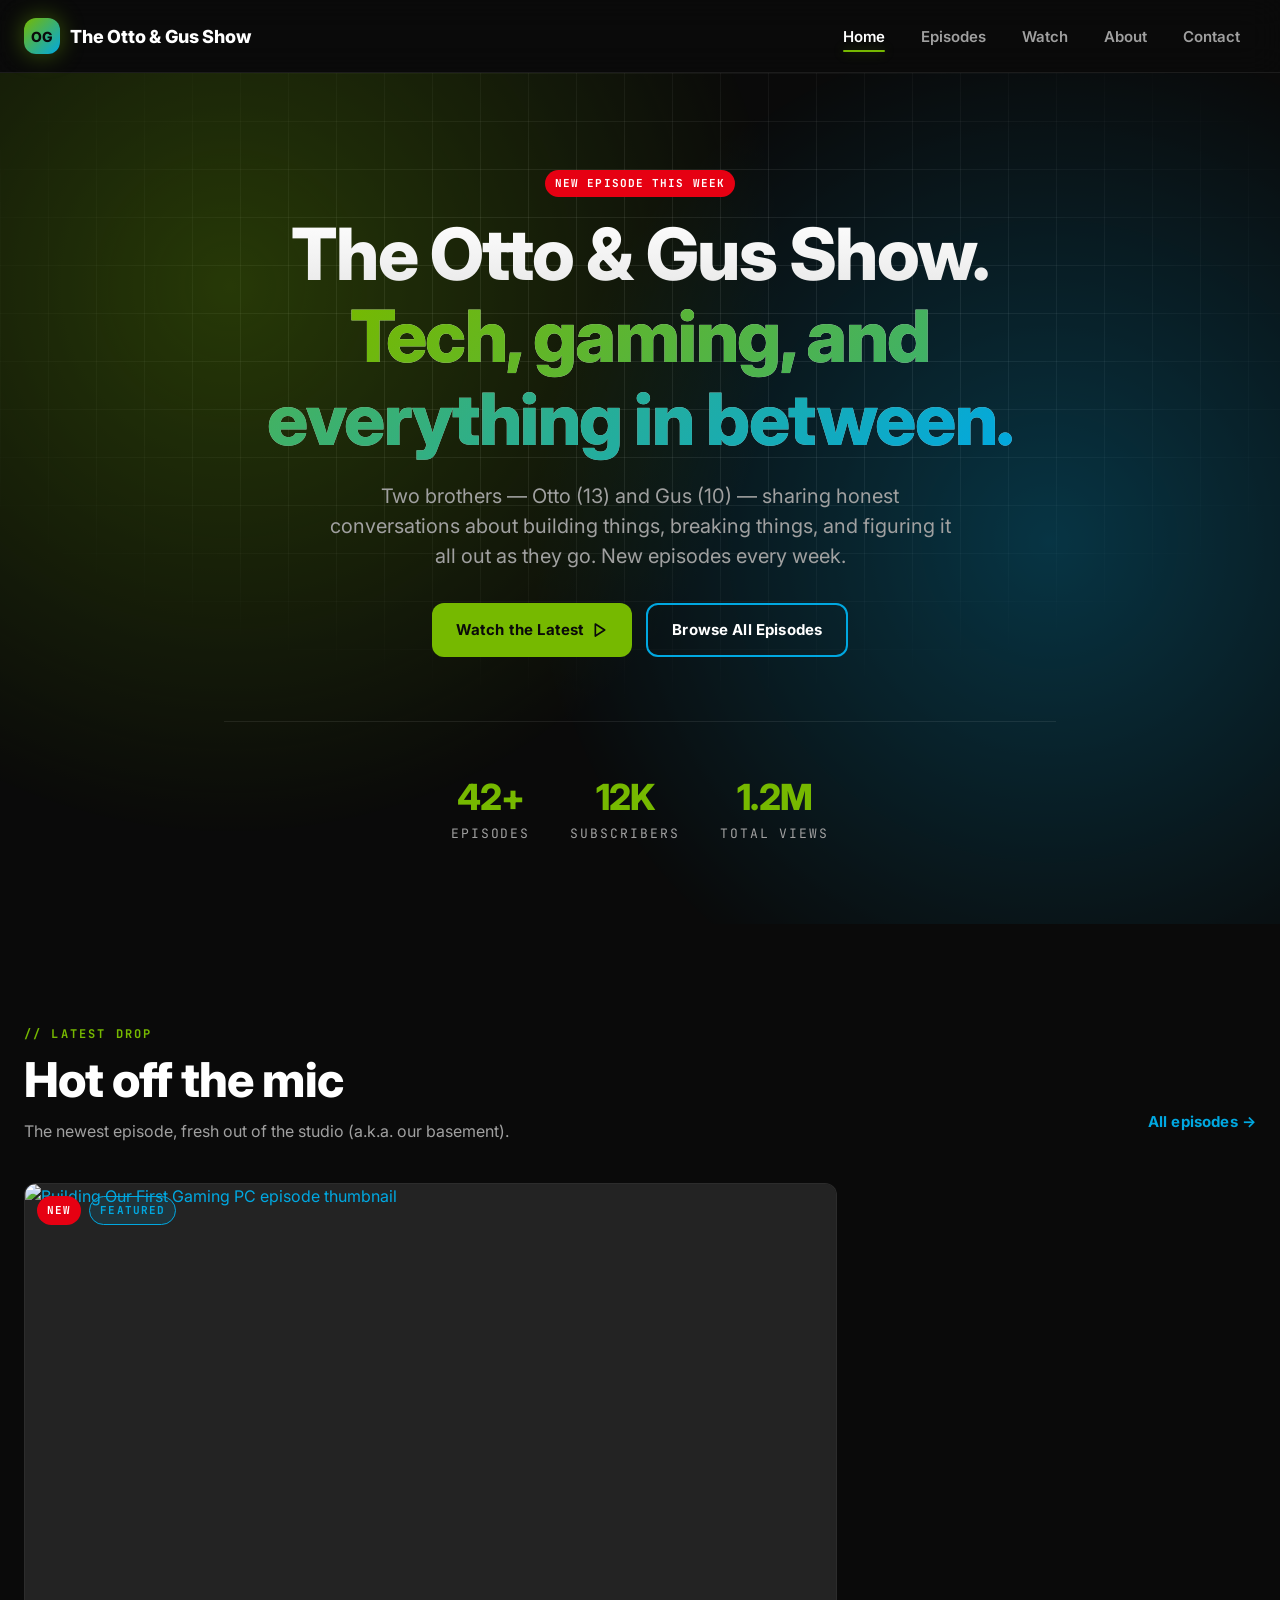
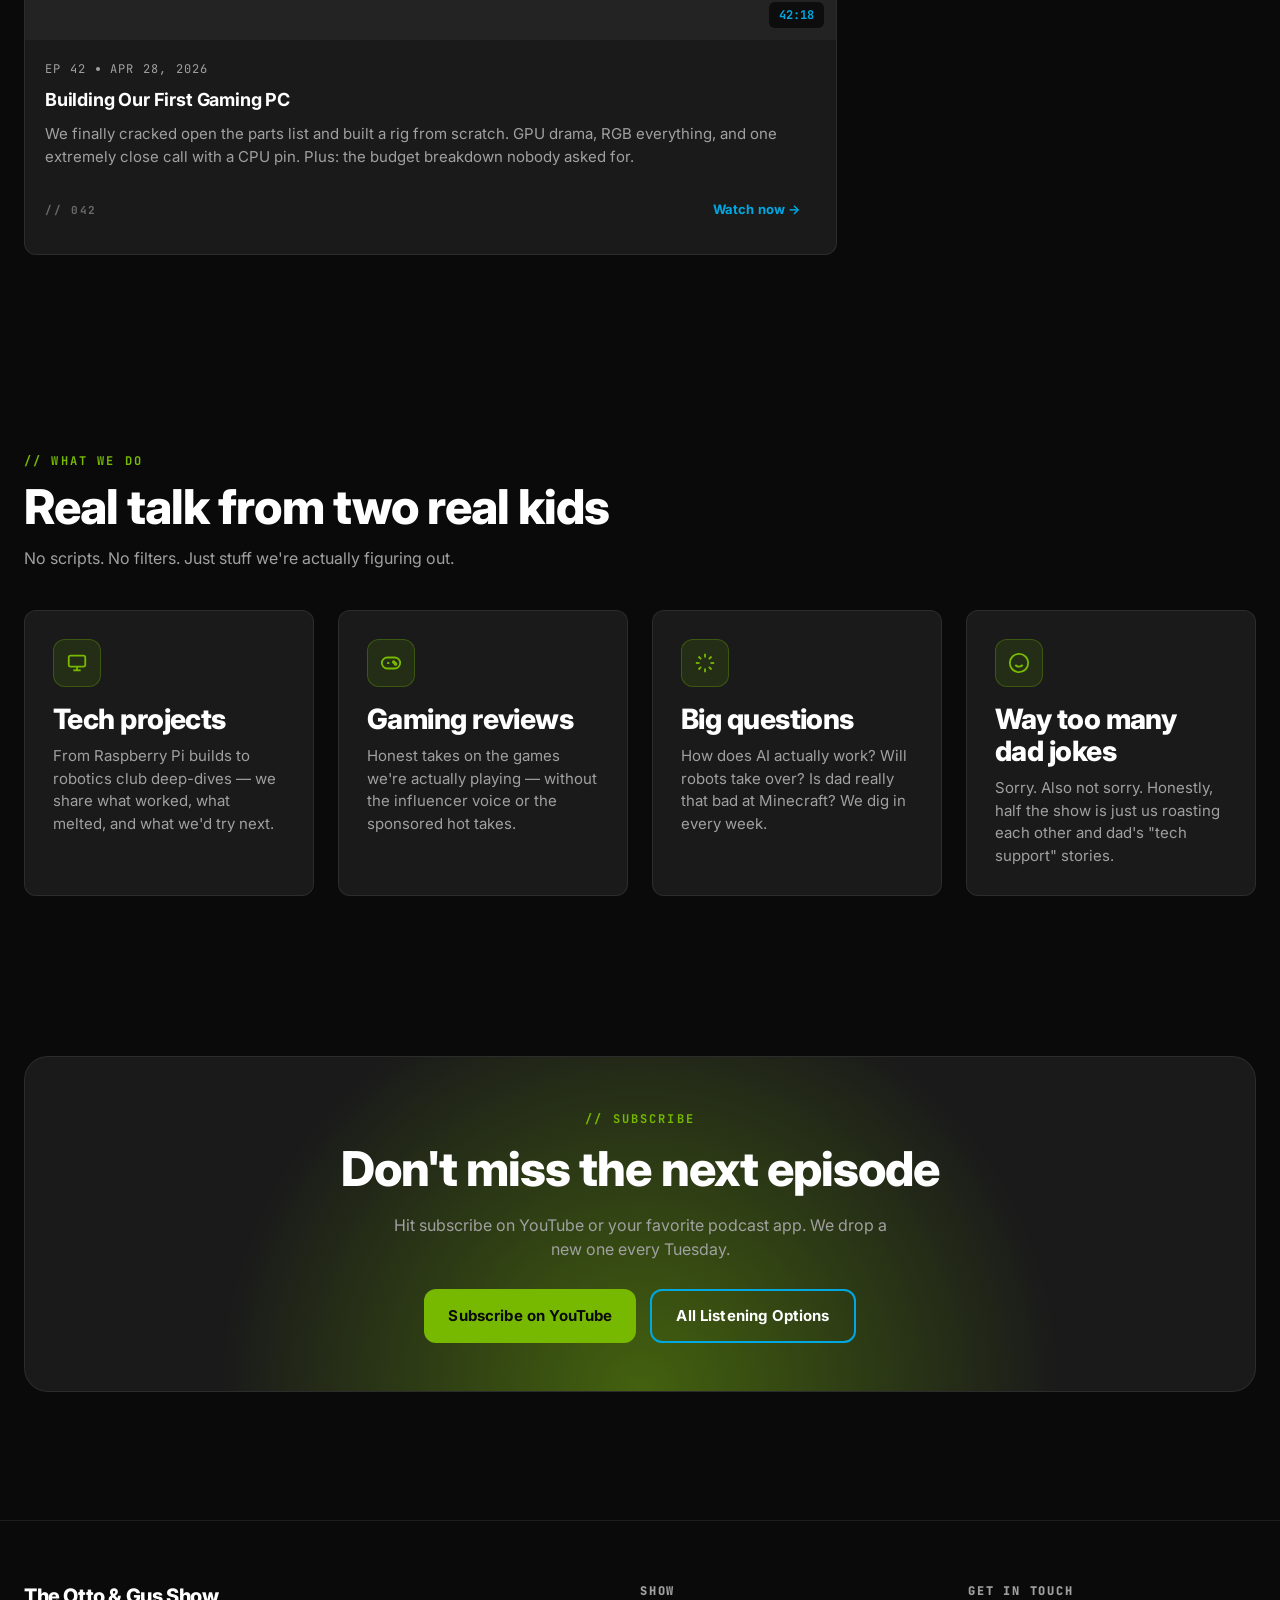
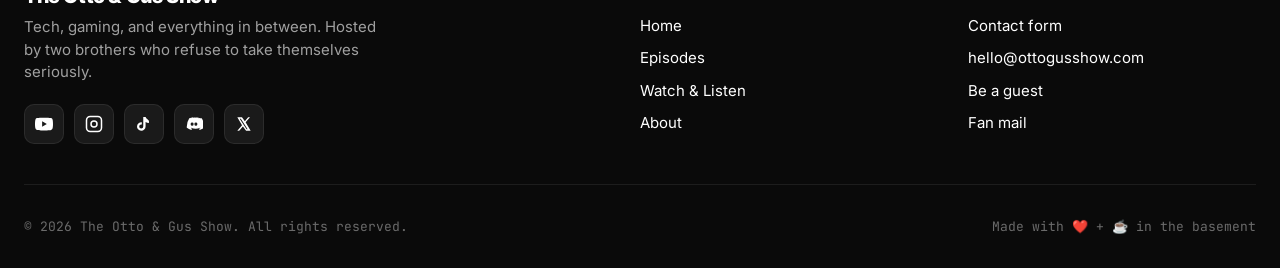
==== index.html @ 0ee4cf7f "Initial commit - The Otto & Gus Show website" ====
<!doctype html>
<html lang="en">
<head>
  <meta charset="utf-8" />
  <meta name="viewport" content="width=device-width, initial-scale=1" />
  <title>The Otto & Gus Show — Tech, Gaming, and Everything In Between</title>
  <meta name="description" content="Two brothers — Otto (13) and Gus (10) — talking tech, gaming, robotics, and life. New episodes every week." />

  <!-- Open Graph / social sharing -->
  <meta property="og:title" content="The Otto & Gus Show" />
  <meta property="og:description" content="Tech, Gaming, and Everything In Between." />
  <meta property="og:type" content="website" />

  <link rel="stylesheet" href="css/main.css" />
</head>
<body>

  <!-- ============================================================
       NAVIGATION (shared across every page).
       To mark which page is "active", add nav__link--active
       to that link in each page. Edit "Otto & Gus" below to
       rename the show.
       ============================================================ -->
  <header class="nav">
    <div class="nav__inner">
      <a class="nav__brand" href="index.html" aria-label="Home">
        <span class="nav__logo">OG</span>
        <span>The Otto &amp; Gus Show</span>
      </a>
      <nav>
        <ul class="nav__links">
          <li><a class="nav__link nav__link--active" href="index.html">Home</a></li>
          <li><a class="nav__link" href="episodes.html">Episodes</a></li>
          <li><a class="nav__link" href="watch.html">Watch</a></li>
          <li><a class="nav__link" href="about.html">About</a></li>
          <li><a class="nav__link" href="contact.html">Contact</a></li>
        </ul>
      </nav>
      <button class="nav__toggle" aria-label="Toggle menu" data-nav-toggle>
        <svg width="22" height="22" viewBox="0 0 24 24" fill="none" stroke="currentColor" stroke-width="2.5" stroke-linecap="round">
          <line x1="3" y1="6" x2="21" y2="6"/><line x1="3" y1="12" x2="21" y2="12"/><line x1="3" y1="18" x2="21" y2="18"/>
        </svg>
      </button>
    </div>
    <!-- Mobile drawer -->
    <div class="nav__mobile" data-nav-mobile>
      <a class="nav__link--active" href="index.html">Home</a>
      <a href="episodes.html">Episodes</a>
      <a href="watch.html">Watch</a>
      <a href="about.html">About</a>
      <a href="contact.html">Contact</a>
    </div>
  </header>

  <!-- ============================================================
       HERO SECTION
       Edit headline, subhead, and CTAs below.
       The grid + glow background is generated automatically.
       ============================================================ -->
  <section class="hero">
    <div class="hero__inner">
      <span class="badge badge--new">New Episode This Week</span>
      <h1 class="hero__title">
        The Otto &amp; Gus Show.<br />
        <span class="hero__title-accent">Tech, gaming, and everything in between.</span>
      </h1>
      <p class="hero__sub">
        Two brothers — Otto (13) and Gus (10) — sharing honest conversations about
        building things, breaking things, and figuring it all out as they go.
        New episodes every week.
      </p>
      <div class="hero__ctas">
        <a class="btn btn--primary" href="watch.html">
          Watch the Latest
          <svg width="16" height="16" viewBox="0 0 24 24" fill="none" stroke="currentColor" stroke-width="2.5" stroke-linecap="round" stroke-linejoin="round"><polygon points="5 3 19 12 5 21 5 3"/></svg>
        </a>
        <a class="btn btn--secondary" href="episodes.html">Browse All Episodes</a>
      </div>

      <div class="hero__stats">
        <div>
          <div class="hero__stat-num">42+</div>
          <div class="hero__stat-label">Episodes</div>
        </div>
        <div>
          <div class="hero__stat-num">12K</div>
          <div class="hero__stat-label">Subscribers</div>
        </div>
        <div>
          <div class="hero__stat-num">1.2M</div>
          <div class="hero__stat-label">Total Views</div>
        </div>
      </div>
    </div>
  </section>

  <!-- ============================================================
       LATEST EPISODE — single featured card
       ============================================================ -->
  <section>
    <div class="container">
      <div class="section-head">
        <div class="section-head__lead">
          <span class="eyebrow">// Latest Drop</span>
          <h2>Hot off the mic</h2>
          <p>The newest episode, fresh out of the studio (a.k.a. our basement).</p>
        </div>
        <a class="btn btn--ghost" href="episodes.html">All episodes →</a>
      </div>

      <div class="episode-grid">
        <!-- ===== EPISODE CARD TEMPLATE START =====
             Copy this entire <article> block to add a new episode.
             Change: image src, title, description, episode number,
             publish date, duration, and the badges.
             ===================================== -->
        <article class="episode-card episode-card--featured">
          <a class="episode-card__media" href="watch.html">
            <img src="https://via.placeholder.com/800x450/0A0A0A/76B900?text=Episode+42" alt="Building Our First Gaming PC episode thumbnail" loading="lazy" />
            <div class="episode-card__badges">
              <span class="badge badge--new">NEW</span>
              <span class="badge badge--cyan">Featured</span>
            </div>
            <div class="episode-card__duration">42:18</div>
            <div class="episode-card__play">
              <span aria-hidden="true">
                <svg width="22" height="22" viewBox="0 0 24 24" fill="currentColor"><polygon points="6 4 20 12 6 20 6 4"/></svg>
              </span>
            </div>
          </a>
          <div class="episode-card__body">
            <div class="episode-card__meta">
              <span>EP 42</span>
              <span class="episode-card__meta-dot"></span>
              <span>Apr 28, 2026</span>
            </div>
            <h3 class="episode-card__title">Building Our First Gaming PC</h3>
            <p class="episode-card__desc">
              We finally cracked open the parts list and built a rig from scratch.
              GPU drama, RGB everything, and one extremely close call with a CPU pin.
              Plus: the budget breakdown nobody asked for.
            </p>
            <div class="episode-card__footer">
              <span class="episode-card__num">// 042</span>
              <a class="btn btn--ghost btn--sm" href="watch.html">Watch now →</a>
            </div>
          </div>
        </article>
        <!-- ===== EPISODE CARD TEMPLATE END ===== -->
      </div>
    </div>
  </section>

  <!-- ============================================================
       WHO THIS IS FOR — feature grid
       ============================================================ -->
  <section>
    <div class="container">
      <div class="section-head">
        <div class="section-head__lead">
          <span class="eyebrow">// What we do</span>
          <h2>Real talk from two real kids</h2>
          <p>No scripts. No filters. Just stuff we're actually figuring out.</p>
        </div>
      </div>

      <div class="feature-grid">
        <div class="feature">
          <div class="feature__icon">
            <svg width="22" height="22" viewBox="0 0 24 24" fill="none" stroke="currentColor" stroke-width="2"><rect x="3" y="4" width="18" height="12" rx="2"/><line x1="8" y1="20" x2="16" y2="20"/><line x1="12" y1="16" x2="12" y2="20"/></svg>
          </div>
          <h3>Tech projects</h3>
          <p>From Raspberry Pi builds to robotics club deep-dives — we share what worked, what melted, and what we'd try next.</p>
        </div>
        <div class="feature">
          <div class="feature__icon">
            <svg width="22" height="22" viewBox="0 0 24 24" fill="none" stroke="currentColor" stroke-width="2"><rect x="2" y="6" width="20" height="12" rx="6"/><line x1="8" y1="12" x2="10" y2="12"/><line x1="9" y1="11" x2="9" y2="13"/><circle cx="15" cy="11" r="1"/><circle cx="17" cy="13" r="1"/></svg>
          </div>
          <h3>Gaming reviews</h3>
          <p>Honest takes on the games we're actually playing — without the influencer voice or the sponsored hot takes.</p>
        </div>
        <div class="feature">
          <div class="feature__icon">
            <svg width="22" height="22" viewBox="0 0 24 24" fill="none" stroke="currentColor" stroke-width="2"><path d="M12 2v4"/><path d="M12 18v4"/><path d="m4.93 4.93 2.83 2.83"/><path d="m16.24 16.24 2.83 2.83"/><path d="M2 12h4"/><path d="M18 12h4"/><path d="m4.93 19.07 2.83-2.83"/><path d="m16.24 7.76 2.83-2.83"/></svg>
          </div>
          <h3>Big questions</h3>
          <p>How does AI actually work? Will robots take over? Is dad really that bad at Minecraft? We dig in every week.</p>
        </div>
        <div class="feature">
          <div class="feature__icon">
            <svg width="22" height="22" viewBox="0 0 24 24" fill="none" stroke="currentColor" stroke-width="2"><circle cx="12" cy="12" r="10"/><path d="M8 14s1.5 2 4 2 4-2 4-2"/><line x1="9" y1="9" x2="9.01" y2="9"/><line x1="15" y1="9" x2="15.01" y2="9"/></svg>
          </div>
          <h3>Way too many dad jokes</h3>
          <p>Sorry. Also not sorry. Honestly, half the show is just us roasting each other and dad's "tech support" stories.</p>
        </div>
      </div>
    </div>
  </section>

  <!-- ============================================================
       CTA STRIP
       ============================================================ -->
  <section style="padding: 4rem 0;">
    <div class="container">
      <div style="background: var(--color-surface); border: 1px solid var(--color-border); border-radius: 24px; padding: 3rem 2rem; text-align: center; position: relative; overflow: hidden;">
        <div style="position: absolute; inset: 0; background: radial-gradient(circle at 50% 100%, var(--color-glow-primary), transparent 60%); pointer-events: none;"></div>
        <div style="position: relative; z-index: 1;">
          <span class="eyebrow">// Subscribe</span>
          <h2 style="margin: 0.75rem 0 1rem;">Don't miss the next episode</h2>
          <p style="color: var(--color-text-muted); max-width: 520px; margin: 0 auto 1.75rem;">
            Hit subscribe on YouTube or your favorite podcast app. We drop a new one every Tuesday.
          </p>
          <div class="hero__ctas">
            <a class="btn btn--primary" href="watch.html">Subscribe on YouTube</a>
            <a class="btn btn--secondary" href="watch.html">All Listening Options</a>
          </div>
        </div>
      </div>
    </div>
  </section>

  <!-- ============================================================
       FOOTER (shared) — see CUSTOMIZATION-GUIDE.md to update
       social handles or copyright line.
       ============================================================ -->
  <footer class="footer">
    <div class="container">
      <div class="footer__grid">
        <div class="footer__brand">
          <h3>The Otto &amp; Gus Show</h3>
          <p>Tech, gaming, and everything in between. Hosted by two brothers who refuse to take themselves seriously.</p>
          <div class="socials" style="margin-top: 1.25rem;">
            <a class="social" href="#" aria-label="YouTube" title="@ottogusshow on YouTube">
              <svg width="18" height="18" viewBox="0 0 24 24" fill="currentColor"><path d="M23.5 6.2a3 3 0 0 0-2.1-2.1C19.5 3.5 12 3.5 12 3.5s-7.5 0-9.4.6A3 3 0 0 0 .5 6.2C0 8.1 0 12 0 12s0 3.9.5 5.8a3 3 0 0 0 2.1 2.1c1.9.6 9.4.6 9.4.6s7.5 0 9.4-.6a3 3 0 0 0 2.1-2.1C24 15.9 24 12 24 12s0-3.9-.5-5.8zM9.5 15.6V8.4l6.3 3.6-6.3 3.6z"/></svg>
            </a>
            <a class="social" href="#" aria-label="Instagram" title="@ottogusshow on Instagram">
              <svg width="18" height="18" viewBox="0 0 24 24" fill="none" stroke="currentColor" stroke-width="2"><rect x="2" y="2" width="20" height="20" rx="5"/><circle cx="12" cy="12" r="4"/><line x1="17.5" y1="6.5" x2="17.5" y2="6.5"/></svg>
            </a>
            <a class="social" href="#" aria-label="TikTok" title="@ottogusshow on TikTok">
              <svg width="18" height="18" viewBox="0 0 24 24" fill="currentColor"><path d="M16.6 5.8a4.8 4.8 0 0 1-2.5-3H11v12.6a2.7 2.7 0 1 1-2.7-2.7 2.6 2.6 0 0 1 .8.1V9.7a5.7 5.7 0 1 0 5 5.7V9.4a7.6 7.6 0 0 0 4.5 1.4V7.5a4.8 4.8 0 0 1-2-1.7z"/></svg>
            </a>
            <a class="social" href="#" aria-label="Discord" title="@ottogusshow on Discord">
              <svg width="18" height="18" viewBox="0 0 24 24" fill="currentColor"><path d="M20.3 4.4A19.8 19.8 0 0 0 15.4 3l-.2.4a17.5 17.5 0 0 1 4.5 1.6 16 16 0 0 0-13.4 0 17.7 17.7 0 0 1 4.5-1.6L10.6 3a19.7 19.7 0 0 0-4.9 1.4A20.7 20.7 0 0 0 2.4 17a19.9 19.9 0 0 0 6 3l1.2-1.6a13 13 0 0 1-2-1l.5-.4a14 14 0 0 0 12 0l.5.4a13 13 0 0 1-2 1L19.6 20a19.9 19.9 0 0 0 6-3 20.6 20.6 0 0 0-3.3-12.6zM9.5 14.4a2 2 0 0 1-1.9-2.2 2 2 0 0 1 1.9-2.2 2 2 0 0 1 1.9 2.2 2 2 0 0 1-1.9 2.2zm5 0a2 2 0 0 1-1.9-2.2 2 2 0 0 1 1.9-2.2 2 2 0 0 1 1.9 2.2 2 2 0 0 1-1.9 2.2z"/></svg>
            </a>
            <a class="social" href="#" aria-label="X (Twitter)" title="@ottogusshow on X">
              <svg width="16" height="16" viewBox="0 0 24 24" fill="currentColor"><path d="M18.244 2H21l-6.566 7.5L22 22h-6.844l-4.797-6.27L4.8 22H2l7.05-8.05L2 2h6.95l4.34 5.74L18.244 2zm-2.4 18h1.6L7.24 4H5.5l10.344 16z"/></svg>
            </a>
          </div>
        </div>

        <div class="footer__col">
          <h5>Show</h5>
          <ul>
            <li><a href="index.html">Home</a></li>
            <li><a href="episodes.html">Episodes</a></li>
            <li><a href="watch.html">Watch &amp; Listen</a></li>
            <li><a href="about.html">About</a></li>
          </ul>
        </div>

        <div class="footer__col">
          <h5>Get in touch</h5>
          <ul>
            <li><a href="contact.html">Contact form</a></li>
            <li><a href="mailto:hello@ottogusshow.com">hello@ottogusshow.com</a></li>
            <li><a href="contact.html">Be a guest</a></li>
            <li><a href="contact.html">Fan mail</a></li>
          </ul>
        </div>
      </div>

      <div class="footer__bottom">
        <span>© 2026 The Otto &amp; Gus Show. All rights reserved.</span>
        <span>Made with ❤️ + ☕ in the basement</span>
      </div>
    </div>
  </footer>

  <script src="js/script.js" defer></script>
</body>
</html>
---- css/main.css ----
/* ============================================================
   main.css — The Otto & Gus Show
   ------------------------------------------------------------
   All layout, components, and animations live here.
   Colors live in colors.css — don't put hex codes in this file.
   ============================================================ */

@import url("colors.css");
@import url("https://fonts.googleapis.com/css2?family=Inter:wght@400;500;600;700;800&family=JetBrains+Mono:wght@400;700&display=swap");

/* ============================================================
   1. RESET & BASE
   ============================================================ */
*, *::before, *::after { box-sizing: border-box; margin: 0; padding: 0; }

html { scroll-behavior: smooth; }

body {
  font-family: "Inter", -apple-system, BlinkMacSystemFont, "Segoe UI", Arial, sans-serif;
  background: var(--color-bg);
  color: var(--color-text);
  line-height: 1.5;
  -webkit-font-smoothing: antialiased;
  text-rendering: optimizeLegibility;
  overflow-x: hidden;
}

img { max-width: 100%; display: block; }
a { color: var(--color-interactive); text-decoration: none; transition: color 0.2s ease; }
a:hover { color: var(--color-primary); }
button { font-family: inherit; cursor: pointer; border: none; background: none; color: inherit; }

/* ============================================================
   2. TYPOGRAPHY
   ------------------------------------------------------------
   Tech-forward, gaming-meets-startup feel.
   Inter for everything; JetBrains Mono for tags/badges.
   ============================================================ */
h1, h2, h3, h4, h5, h6 {
  font-weight: 800;
  line-height: 1.15;
  letter-spacing: -0.02em;
}
h1 { font-size: clamp(2.25rem, 5vw + 1rem, 4.5rem); }
h2 { font-size: clamp(1.75rem, 3vw + 1rem, 3rem); }
h3 { font-size: clamp(1.25rem, 1.5vw + 1rem, 1.75rem); }

.eyebrow {
  font-family: "JetBrains Mono", monospace;
  font-size: 0.75rem;
  font-weight: 700;
  letter-spacing: 0.18em;
  text-transform: uppercase;
  color: var(--color-primary);
  display: inline-block;
}

.text-muted { color: var(--color-text-muted); }
.text-mono { font-family: "JetBrains Mono", monospace; }

/* ============================================================
   3. LAYOUT — container & section rhythm
   ============================================================ */
.container {
  width: 100%;
  max-width: 1280px;
  margin: 0 auto;
  padding: 0 1.5rem;
}

section { padding: 5rem 0; }
@media (min-width: 768px) { section { padding: 6rem 0; } }

/* ============================================================
   4. NAVIGATION BAR
   ------------------------------------------------------------
   Sticky glass-blur top bar. Active page link gets an
   NVIDIA-green underline glow.
   ============================================================ */
.nav {
  position: sticky;
  top: 0;
  z-index: 100;
  backdrop-filter: blur(16px);
  -webkit-backdrop-filter: blur(16px);
  background: var(--color-surface-overlay);
  border-bottom: 1px solid var(--color-border);
}

.nav__inner {
  display: flex;
  align-items: center;
  justify-content: space-between;
  height: 72px;
  max-width: 1280px;
  margin: 0 auto;
  padding: 0 1.5rem;
}

.nav__brand {
  display: flex;
  align-items: center;
  gap: 0.625rem;
  font-weight: 800;
  font-size: 1.125rem;
  letter-spacing: -0.01em;
  color: var(--color-text);
}
.nav__brand:hover { color: var(--color-text); }

.nav__logo {
  width: 36px;
  height: 36px;
  border-radius: 12px;
  background: linear-gradient(135deg, var(--color-primary), var(--color-interactive));
  display: grid;
  place-items: center;
  color: var(--color-bg);
  font-weight: 800;
  font-size: 0.875rem;
  box-shadow: 0 0 24px var(--color-glow-primary);
}

.nav__links {
  display: none;
  gap: 0.25rem;
  list-style: none;
}
@media (min-width: 768px) { .nav__links { display: flex; } }

.nav__link {
  position: relative;
  padding: 0.625rem 1rem;
  border-radius: 10px;
  font-size: 0.9375rem;
  font-weight: 600;
  color: var(--color-text-muted);
  transition: color 0.2s ease, background 0.2s ease;
}
.nav__link:hover { color: var(--color-text); background: var(--color-surface); }

.nav__link--active {
  color: var(--color-text);
}
.nav__link--active::after {
  content: "";
  position: absolute;
  left: 1rem;
  right: 1rem;
  bottom: 4px;
  height: 2px;
  background: var(--color-primary);
  border-radius: 2px;
  box-shadow: 0 0 12px var(--color-glow-primary);
}

.nav__toggle {
  display: grid;
  place-items: center;
  width: 40px;
  height: 40px;
  border-radius: 10px;
  color: var(--color-text);
}
.nav__toggle:hover { background: var(--color-surface); }
@media (min-width: 768px) { .nav__toggle { display: none; } }

.nav__mobile {
  display: none;
  flex-direction: column;
  gap: 0.25rem;
  padding: 1rem 1.5rem 1.5rem;
  border-top: 1px solid var(--color-border);
}
.nav__mobile.is-open { display: flex; }
.nav__mobile a {
  padding: 0.875rem 1rem;
  border-radius: 10px;
  font-weight: 600;
  color: var(--color-text-muted);
}
.nav__mobile a:hover { color: var(--color-text); background: var(--color-surface); }
.nav__mobile a.nav__link--active { color: var(--color-text); background: var(--color-surface); border-left: 3px solid var(--color-primary); }

/* ============================================================
   5. BUTTONS
   ============================================================ */
.btn {
  display: inline-flex;
  align-items: center;
  justify-content: center;
  gap: 0.5rem;
  padding: 0.875rem 1.5rem;
  border-radius: 12px;
  font-weight: 700;
  font-size: 0.9375rem;
  letter-spacing: 0.01em;
  transition: transform 0.2s ease, box-shadow 0.2s ease, background 0.2s ease;
  white-space: nowrap;
}

.btn--primary {
  background: var(--color-primary);
  color: var(--color-bg);
  box-shadow: 0 0 0 var(--color-glow-primary);
}
.btn--primary:hover {
  background: var(--color-nvidia-green-dark);
  color: var(--color-bg);
  transform: translateY(-2px) scale(1.02);
  box-shadow: 0 8px 32px var(--color-glow-primary);
}

.btn--secondary {
  background: transparent;
  color: var(--color-text);
  border: 2px solid var(--color-interactive);
}
.btn--secondary:hover {
  background: var(--color-interactive);
  color: var(--color-bg);
  transform: translateY(-2px) scale(1.02);
  box-shadow: 0 8px 32px var(--color-glow-interactive);
}

.btn--alert {
  background: var(--color-alert);
  color: #fff;
}
.btn--alert:hover {
  background: var(--color-nintendo-red-dark);
  color: #fff;
  transform: translateY(-2px) scale(1.02);
  box-shadow: 0 8px 32px var(--color-glow-alert);
}

.btn--ghost {
  color: var(--color-interactive);
  padding: 0.625rem 0;
  border-radius: 0;
}
.btn--ghost:hover { color: var(--color-primary); transform: translateX(4px); }

.btn--sm { padding: 0.625rem 1rem; font-size: 0.8125rem; }

/* ============================================================
   6. BADGES
   ============================================================ */
.badge {
  display: inline-flex;
  align-items: center;
  gap: 0.375rem;
  padding: 0.3125rem 0.625rem;
  border-radius: 999px;
  font-family: "JetBrains Mono", monospace;
  font-size: 0.6875rem;
  font-weight: 700;
  letter-spacing: 0.1em;
  text-transform: uppercase;
}

.badge--new {
  background: var(--color-alert);
  color: #fff;
  animation: pulse-red 1.6s ease-in-out infinite;
}

.badge--live {
  background: var(--color-alert);
  color: #fff;
}
.badge--live::before {
  content: "";
  width: 6px;
  height: 6px;
  border-radius: 50%;
  background: #fff;
  animation: pulse-dot 1s ease-in-out infinite;
}

.badge--neutral {
  background: var(--color-surface-elevated);
  color: var(--color-text-muted);
  border: 1px solid var(--color-border-strong);
}

.badge--green {
  background: rgba(118, 185, 0, 0.12);
  color: var(--color-primary);
  border: 1px solid var(--color-primary);
}

.badge--cyan {
  background: rgba(0, 168, 225, 0.12);
  color: var(--color-interactive);
  border: 1px solid var(--color-interactive);
}

@keyframes pulse-red {
  0%, 100% { box-shadow: 0 0 0 0 var(--color-glow-alert); }
  50%      { box-shadow: 0 0 0 10px rgba(230, 0, 18, 0); }
}
@keyframes pulse-dot {
  0%, 100% { opacity: 1; transform: scale(1); }
  50%      { opacity: 0.6; transform: scale(0.85); }
}

/* ============================================================
   7. HERO — landing page hero section
   ============================================================ */
.hero {
  position: relative;
  padding: 6rem 0 5rem;
  overflow: hidden;
  isolation: isolate;
}

/* Subtle tech grid pattern overlay */
.hero::before {
  content: "";
  position: absolute;
  inset: 0;
  background-image:
    linear-gradient(var(--color-border) 1px, transparent 1px),
    linear-gradient(90deg, var(--color-border) 1px, transparent 1px);
  background-size: 48px 48px;
  mask-image: radial-gradient(ellipse 80% 60% at 50% 30%, #000 30%, transparent 75%);
  -webkit-mask-image: radial-gradient(ellipse 80% 60% at 50% 30%, #000 30%, transparent 75%);
  z-index: -2;
}

/* Soft colored glows behind the hero */
.hero::after {
  content: "";
  position: absolute;
  inset: 0;
  background:
    radial-gradient(circle at 18% 25%, var(--color-glow-primary), transparent 45%),
    radial-gradient(circle at 82% 55%, var(--color-glow-interactive), transparent 45%);
  opacity: 0.6;
  z-index: -1;
  pointer-events: none;
}

.hero__inner {
  max-width: 880px;
  margin: 0 auto;
  text-align: center;
  padding: 0 1.5rem;
}

.hero__title {
  margin: 1rem 0 1.25rem;
  background: linear-gradient(180deg, #fff 0%, #b8b8b8 100%);
  -webkit-background-clip: text;
  background-clip: text;
  -webkit-text-fill-color: transparent;
}

.hero__title-accent {
  background: linear-gradient(135deg, var(--color-primary) 0%, var(--color-interactive) 100%);
  -webkit-background-clip: text;
  background-clip: text;
  -webkit-text-fill-color: transparent;
}

.hero__sub {
  font-size: clamp(1rem, 1vw + 0.75rem, 1.25rem);
  color: var(--color-text-muted);
  max-width: 640px;
  margin: 0 auto 2rem;
}

.hero__ctas {
  display: flex;
  flex-wrap: wrap;
  gap: 0.875rem;
  justify-content: center;
}

.hero__stats {
  display: flex;
  flex-wrap: wrap;
  justify-content: center;
  gap: 2.5rem;
  margin-top: 4rem;
  padding-top: 3rem;
  border-top: 1px solid var(--color-border);
}
.hero__stat-num {
  font-size: 2.25rem;
  font-weight: 800;
  color: var(--color-primary);
  letter-spacing: -0.02em;
}
.hero__stat-label {
  font-size: 0.8125rem;
  color: var(--color-text-muted);
  font-family: "JetBrains Mono", monospace;
  text-transform: uppercase;
  letter-spacing: 0.15em;
}

/* ============================================================
   8. SECTION HEADER
   ============================================================ */
.section-head {
  display: flex;
  flex-wrap: wrap;
  justify-content: space-between;
  align-items: flex-end;
  gap: 1.5rem;
  margin-bottom: 2.5rem;
}
.section-head__lead { max-width: 640px; }
.section-head__lead h2 { margin: 0.5rem 0 0.75rem; }
.section-head__lead p { color: var(--color-text-muted); }

/* ============================================================
   9. EPISODE CARD
   ------------------------------------------------------------
   The signature reusable component. Copy the full <article> block
   from any HTML page to add a new episode.
   ============================================================ */
.episode-grid {
  display: grid;
  grid-template-columns: repeat(auto-fill, minmax(300px, 1fr));
  gap: 1.5rem;
}

.episode-card {
  position: relative;
  background: var(--color-surface);
  border: 1px solid var(--color-border);
  border-radius: 12px;
  overflow: hidden;
  transition: transform 0.3s ease, box-shadow 0.3s ease, border-color 0.3s ease;
  display: flex;
  flex-direction: column;
}
.episode-card:hover {
  transform: translateY(-6px) scale(1.015);
  border-color: var(--color-primary);
  box-shadow:
    0 16px 40px rgba(0, 0, 0, 0.5),
    0 0 0 1px var(--color-glow-primary),
    0 0 32px var(--color-glow-primary);
}

.episode-card--featured {
  grid-column: 1 / -1;
}
@media (min-width: 768px) {
  .episode-card--featured { grid-column: span 2; }
  .episode-card--featured .episode-card__media { aspect-ratio: 16 / 9; }
}

.episode-card__media {
  position: relative;
  aspect-ratio: 16 / 9;
  overflow: hidden;
  background: var(--color-surface-elevated);
}
.episode-card__media img {
  width: 100%;
  height: 100%;
  object-fit: cover;
  transition: transform 0.5s ease;
}
.episode-card:hover .episode-card__media img { transform: scale(1.06); }

.episode-card__media::after {
  content: "";
  position: absolute;
  inset: 0;
  background: linear-gradient(180deg, transparent 40%, rgba(10, 10, 10, 0.85) 100%);
  opacity: 0;
  transition: opacity 0.3s ease;
}
.episode-card:hover .episode-card__media::after { opacity: 1; }

.episode-card__play {
  position: absolute;
  inset: 0;
  display: grid;
  place-items: center;
  opacity: 0;
  transition: opacity 0.3s ease;
}
.episode-card:hover .episode-card__play { opacity: 1; }
.episode-card__play span {
  width: 64px;
  height: 64px;
  border-radius: 50%;
  background: var(--color-primary);
  color: var(--color-bg);
  display: grid;
  place-items: center;
  box-shadow: 0 8px 32px var(--color-glow-primary);
}

.episode-card__badges {
  position: absolute;
  top: 12px;
  left: 12px;
  display: flex;
  gap: 0.5rem;
  z-index: 2;
}

.episode-card__duration {
  position: absolute;
  bottom: 12px;
  right: 12px;
  padding: 4px 10px;
  border-radius: 6px;
  background: rgba(10, 10, 10, 0.85);
  backdrop-filter: blur(8px);
  font-family: "JetBrains Mono", monospace;
  font-size: 0.75rem;
  font-weight: 700;
  z-index: 2;
}

.episode-card__body {
  padding: 1.25rem 1.25rem 1.5rem;
  display: flex;
  flex-direction: column;
  gap: 0.625rem;
  flex: 1;
}
.episode-card__meta {
  display: flex;
  align-items: center;
  gap: 0.625rem;
  font-family: "JetBrains Mono", monospace;
  font-size: 0.75rem;
  color: var(--color-text-muted);
  text-transform: uppercase;
  letter-spacing: 0.1em;
}
.episode-card__meta-dot {
  width: 4px;
  height: 4px;
  border-radius: 50%;
  background: var(--color-text-muted);
}
.episode-card__title {
  font-size: 1.125rem;
  font-weight: 700;
  color: var(--color-text);
  letter-spacing: -0.01em;
  line-height: 1.3;
}
.episode-card__desc {
  color: var(--color-text-muted);
  font-size: 0.9375rem;
  line-height: 1.55;
}
.episode-card__footer {
  margin-top: auto;
  padding-top: 0.75rem;
  display: flex;
  align-items: center;
  justify-content: space-between;
}
.episode-card__num {
  font-family: "JetBrains Mono", monospace;
  font-size: 0.6875rem;
  font-weight: 700;
  color: var(--color-text-faint);
  letter-spacing: 0.15em;
}

/* ============================================================
   10. INTRO / FEATURE GRID
   ============================================================ */
.feature-grid {
  display: grid;
  grid-template-columns: repeat(auto-fit, minmax(260px, 1fr));
  gap: 1.5rem;
}
.feature {
  padding: 1.75rem;
  background: var(--color-surface);
  border: 1px solid var(--color-border);
  border-radius: 12px;
  transition: transform 0.3s ease, border-color 0.3s ease, box-shadow 0.3s ease;
}
.feature:hover {
  transform: translateY(-4px);
  border-color: var(--color-interactive);
  box-shadow: 0 12px 32px var(--color-glow-interactive);
}
.feature__icon {
  display: grid;
  place-items: center;
  width: 48px;
  height: 48px;
  margin-bottom: 1rem;
  border-radius: 12px;
  background: rgba(118, 185, 0, 0.12);
  color: var(--color-primary);
  border: 1px solid rgba(118, 185, 0, 0.3);
}
.feature h3 { margin-bottom: 0.625rem; }
.feature p { color: var(--color-text-muted); font-size: 0.9375rem; }

/* ============================================================
   11. ABOUT — host cards
   ============================================================ */
.host-grid {
  display: grid;
  grid-template-columns: repeat(auto-fit, minmax(280px, 1fr));
  gap: 1.5rem;
}
.host {
  background: var(--color-surface);
  border: 1px solid var(--color-border);
  border-radius: 16px;
  padding: 2rem;
  text-align: center;
  transition: transform 0.3s ease, border-color 0.3s ease, box-shadow 0.3s ease;
}
.host:hover {
  transform: translateY(-4px);
  box-shadow: 0 12px 32px rgba(0, 0, 0, 0.4);
}
.host--otto:hover { border-color: var(--color-primary); box-shadow: 0 12px 32px var(--color-glow-primary); }
.host--gus:hover  { border-color: var(--color-interactive); box-shadow: 0 12px 32px var(--color-glow-interactive); }

.host__avatar {
  width: 120px;
  height: 120px;
  border-radius: 50%;
  margin: 0 auto 1.25rem;
  display: grid;
  place-items: center;
  font-size: 3rem;
  font-weight: 800;
  color: var(--color-bg);
}
.host--otto .host__avatar { background: linear-gradient(135deg, var(--color-primary), var(--color-nvidia-green-dark)); }
.host--gus .host__avatar  { background: linear-gradient(135deg, var(--color-interactive), var(--color-ps-cyan-dark)); }

.host__name { font-size: 1.5rem; margin-bottom: 0.25rem; }
.host__role {
  font-family: "JetBrains Mono", monospace;
  font-size: 0.8125rem;
  text-transform: uppercase;
  letter-spacing: 0.15em;
  margin-bottom: 1rem;
}
.host--otto .host__role { color: var(--color-primary); }
.host--gus .host__role  { color: var(--color-interactive); }
.host__bio { color: var(--color-text-muted); font-size: 0.9375rem; }

/* ============================================================
   12. WATCH — embedded YouTube + listen-on links
   ============================================================ */
.video-frame {
  position: relative;
  aspect-ratio: 16 / 9;
  border-radius: 16px;
  overflow: hidden;
  border: 1px solid var(--color-border-strong);
  box-shadow:
    0 0 0 1px var(--color-glow-primary),
    0 16px 64px rgba(0, 0, 0, 0.5);
}
.video-frame iframe {
  position: absolute;
  inset: 0;
  width: 100%;
  height: 100%;
  border: 0;
}

.platform-grid {
  display: grid;
  grid-template-columns: repeat(auto-fit, minmax(180px, 1fr));
  gap: 1rem;
  margin-top: 2.5rem;
}
.platform {
  display: flex;
  align-items: center;
  gap: 0.875rem;
  padding: 1rem 1.25rem;
  background: var(--color-surface);
  border: 1px solid var(--color-border);
  border-radius: 12px;
  font-weight: 600;
  color: var(--color-text);
  transition: transform 0.2s ease, border-color 0.2s ease, box-shadow 0.2s ease;
}
.platform:hover {
  transform: translateY(-3px) scale(1.02);
  border-color: var(--color-interactive);
  color: var(--color-text);
  box-shadow: 0 8px 24px var(--color-glow-interactive);
}
.platform__icon {
  display: grid;
  place-items: center;
  width: 36px;
  height: 36px;
  border-radius: 8px;
  background: var(--color-surface-elevated);
  color: var(--color-interactive);
  flex-shrink: 0;
}
.platform__label small {
  display: block;
  font-size: 0.6875rem;
  font-family: "JetBrains Mono", monospace;
  text-transform: uppercase;
  letter-spacing: 0.12em;
  color: var(--color-text-muted);
  font-weight: 700;
}

/* ============================================================
   13. CONTACT FORM
   ============================================================ */
.contact-shell {
  display: grid;
  gap: 3rem;
  grid-template-columns: 1fr;
  align-items: start;
}
@media (min-width: 960px) {
  .contact-shell { grid-template-columns: 1fr 1.4fr; gap: 4rem; }
}

.form {
  display: flex;
  flex-direction: column;
  gap: 1.25rem;
  background: var(--color-surface);
  border: 1px solid var(--color-border);
  border-radius: 16px;
  padding: 2rem;
}
.form__row {
  display: grid;
  grid-template-columns: 1fr;
  gap: 1.25rem;
}
@media (min-width: 640px) {
  .form__row--two { grid-template-columns: 1fr 1fr; }
}
.field { display: flex; flex-direction: column; gap: 0.5rem; }
.field label {
  font-family: "JetBrains Mono", monospace;
  font-size: 0.75rem;
  text-transform: uppercase;
  letter-spacing: 0.12em;
  color: var(--color-text-muted);
  font-weight: 700;
}
.field input,
.field select,
.field textarea {
  background: var(--color-bg);
  border: 1px solid var(--color-border-strong);
  border-radius: 10px;
  padding: 0.875rem 1rem;
  color: var(--color-text);
  font: inherit;
  font-size: 0.9375rem;
  transition: border-color 0.2s ease, box-shadow 0.2s ease;
}
.field textarea { resize: vertical; min-height: 140px; }
.field input:focus,
.field select:focus,
.field textarea:focus {
  outline: none;
  border-color: var(--color-primary);
  box-shadow: 0 0 0 3px var(--color-glow-primary);
}
.form__success {
  display: none;
  padding: 1rem 1.25rem;
  background: rgba(118, 185, 0, 0.12);
  border: 1px solid var(--color-primary);
  border-radius: 10px;
  color: var(--color-primary);
  font-weight: 600;
}
.form__success.is-visible { display: block; }

.contact-info { display: flex; flex-direction: column; gap: 1.25rem; }
.info-card {
  background: var(--color-surface);
  border: 1px solid var(--color-border);
  border-radius: 12px;
  padding: 1.5rem;
}
.info-card h4 { font-size: 1rem; margin-bottom: 0.5rem; }
.info-card p { color: var(--color-text-muted); font-size: 0.9375rem; }
.info-card a { word-break: break-all; }

/* ============================================================
   14. FOOTER
   ============================================================ */
.footer {
  border-top: 1px solid var(--color-border);
  padding: 4rem 0 2rem;
  margin-top: 4rem;
}
.footer__grid {
  display: grid;
  grid-template-columns: 1fr;
  gap: 2.5rem;
  margin-bottom: 2.5rem;
}
@media (min-width: 768px) {
  .footer__grid { grid-template-columns: 2fr 1fr 1fr; }
}
.footer__brand h3 { font-size: 1.25rem; margin-bottom: 0.5rem; }
.footer__brand p { color: var(--color-text-muted); max-width: 360px; font-size: 0.9375rem; }

.footer__col h5 {
  font-family: "JetBrains Mono", monospace;
  font-size: 0.75rem;
  text-transform: uppercase;
  letter-spacing: 0.15em;
  color: var(--color-text-muted);
  margin-bottom: 0.875rem;
}
.footer__col ul { list-style: none; display: flex; flex-direction: column; gap: 0.5rem; }
.footer__col a { color: var(--color-text); font-size: 0.9375rem; }
.footer__col a:hover { color: var(--color-interactive); }

.socials { display: flex; gap: 0.625rem; flex-wrap: wrap; }
.social {
  width: 40px;
  height: 40px;
  display: grid;
  place-items: center;
  border-radius: 10px;
  background: var(--color-surface);
  border: 1px solid var(--color-border);
  color: var(--color-text);
  transition: transform 0.2s ease, background 0.2s ease, color 0.2s ease, box-shadow 0.2s ease;
}
.social:hover {
  background: var(--color-interactive);
  color: var(--color-bg);
  transform: translateY(-3px) scale(1.08);
  box-shadow: 0 6px 20px var(--color-glow-interactive);
}

.footer__bottom {
  display: flex;
  justify-content: space-between;
  align-items: center;
  flex-wrap: wrap;
  gap: 1rem;
  padding-top: 2rem;
  border-top: 1px solid var(--color-border);
  font-size: 0.8125rem;
  color: var(--color-text-faint);
  font-family: "JetBrains Mono", monospace;
}

/* ============================================================
   15. STYLE GUIDE PAGE
   ============================================================ */
.guide-section { padding: 3rem 0; border-bottom: 1px solid var(--color-border); }
.guide-section:last-child { border-bottom: 0; }
.swatch-grid {
  display: grid;
  grid-template-columns: repeat(auto-fill, minmax(180px, 1fr));
  gap: 1rem;
}
.swatch {
  border-radius: 12px;
  overflow: hidden;
  background: var(--color-surface);
  border: 1px solid var(--color-border);
}
.swatch__chip { height: 110px; }
.swatch__body { padding: 0.875rem 1rem 1.125rem; }
.swatch__name { font-weight: 700; font-size: 0.9375rem; }
.swatch__hex {
  font-family: "JetBrains Mono", monospace;
  font-size: 0.75rem;
  color: var(--color-text-muted);
  display: block;
  margin-top: 2px;
}
.swatch__var {
  display: block;
  margin-top: 6px;
  font-family: "JetBrains Mono", monospace;
  font-size: 0.6875rem;
  color: var(--color-primary);
}

.demo-row {
  display: flex;
  flex-wrap: wrap;
  gap: 0.875rem;
  align-items: center;
  margin-bottom: 1.25rem;
}

.code-block {
  background: var(--color-surface);
  border: 1px solid var(--color-border);
  border-radius: 12px;
  padding: 1.25rem 1.5rem;
  font-family: "JetBrains Mono", monospace;
  font-size: 0.8125rem;
  color: var(--color-text-muted);
  overflow-x: auto;
  white-space: pre;
  line-height: 1.7;
}
.code-block .k { color: var(--color-primary); }
.code-block .s { color: var(--color-interactive); }

/* ============================================================
   16. UTILITIES
   ============================================================ */
.center-text { text-align: center; }
.mt-sm { margin-top: 1rem; }
.mt-md { margin-top: 2rem; }
.mt-lg { margin-top: 3rem; }
.flex-center { display: flex; align-items: center; justify-content: center; gap: 0.625rem; }

/* Reveal-on-scroll baseline */
.reveal {
  opacity: 0;
  transform: translateY(24px);
  transition: opacity 0.6s ease, transform 0.6s ease;
}
.reveal.is-visible { opacity: 1; transform: none; }

@media (prefers-reduced-motion: reduce) {
  *, *::before, *::after {
    animation-duration: 0.01ms !important;
    transition-duration: 0.01ms !important;
  }
  .reveal { opacity: 1; transform: none; }
}
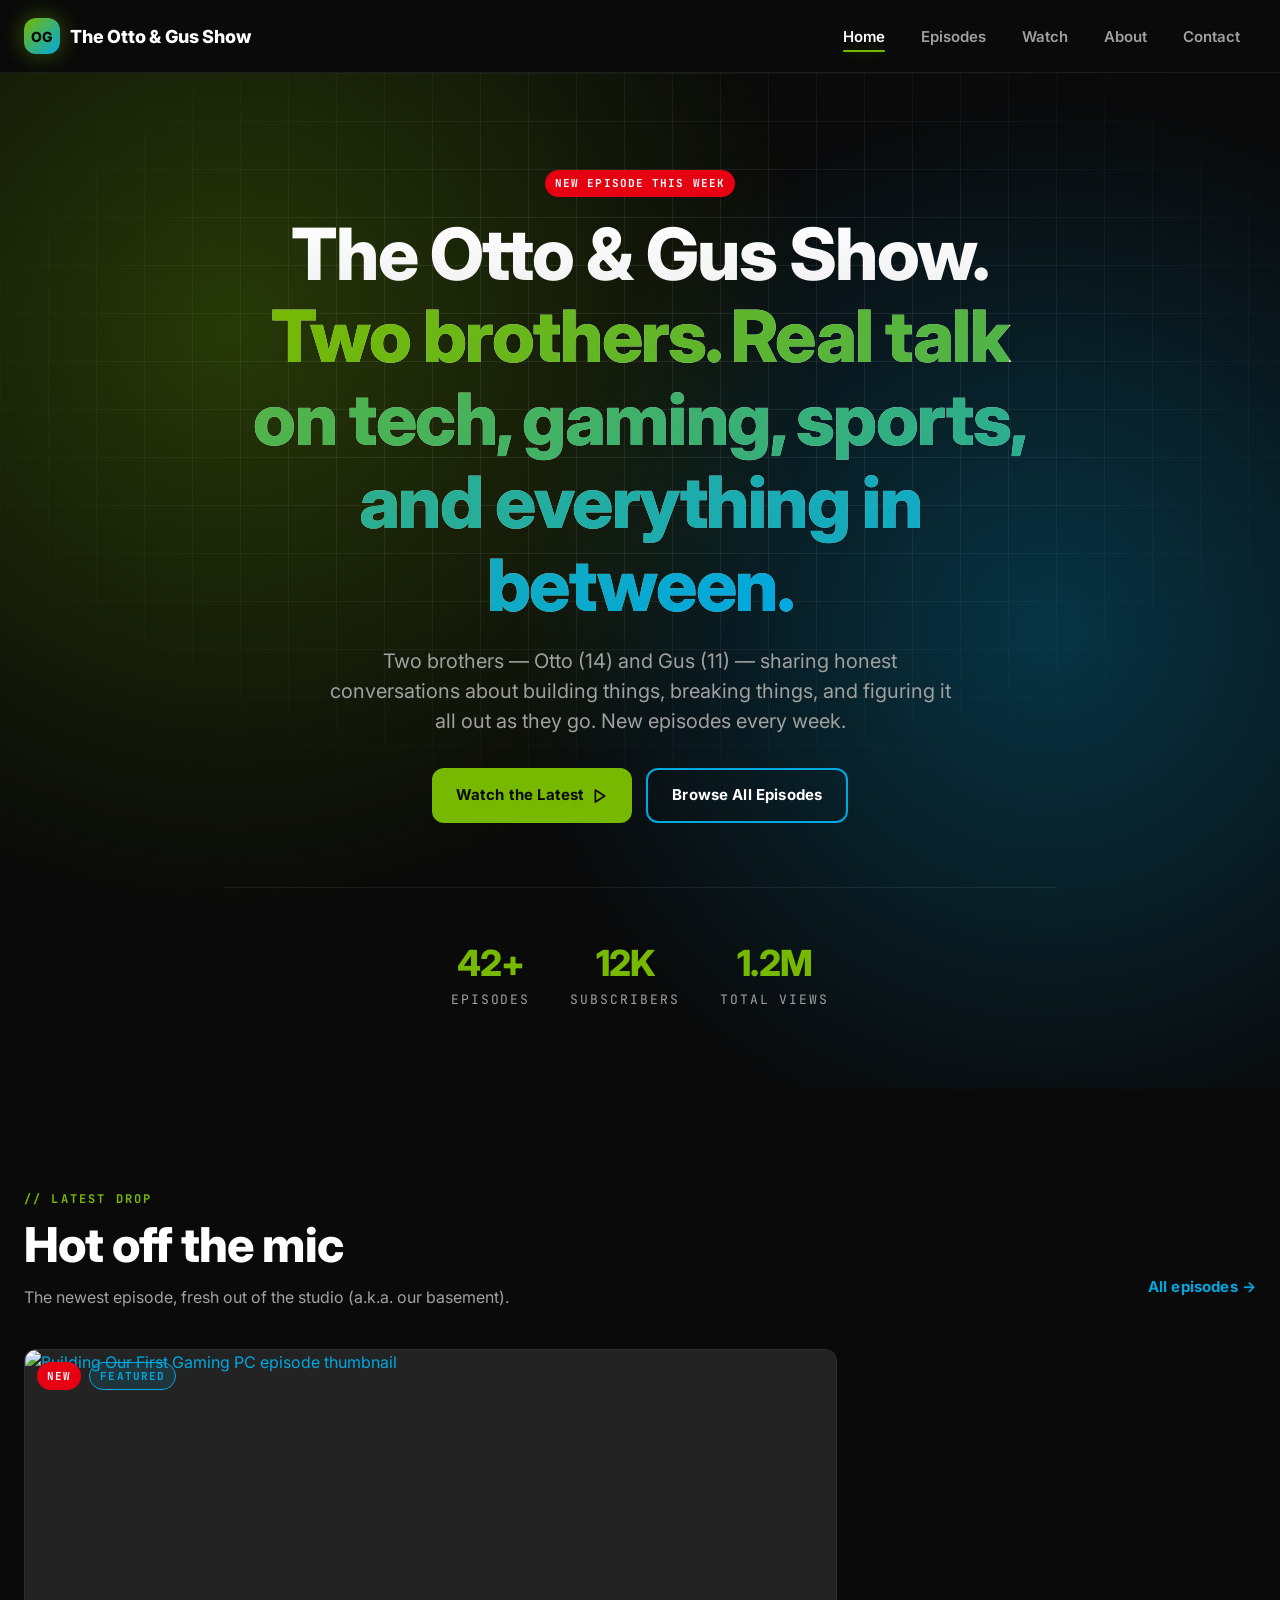
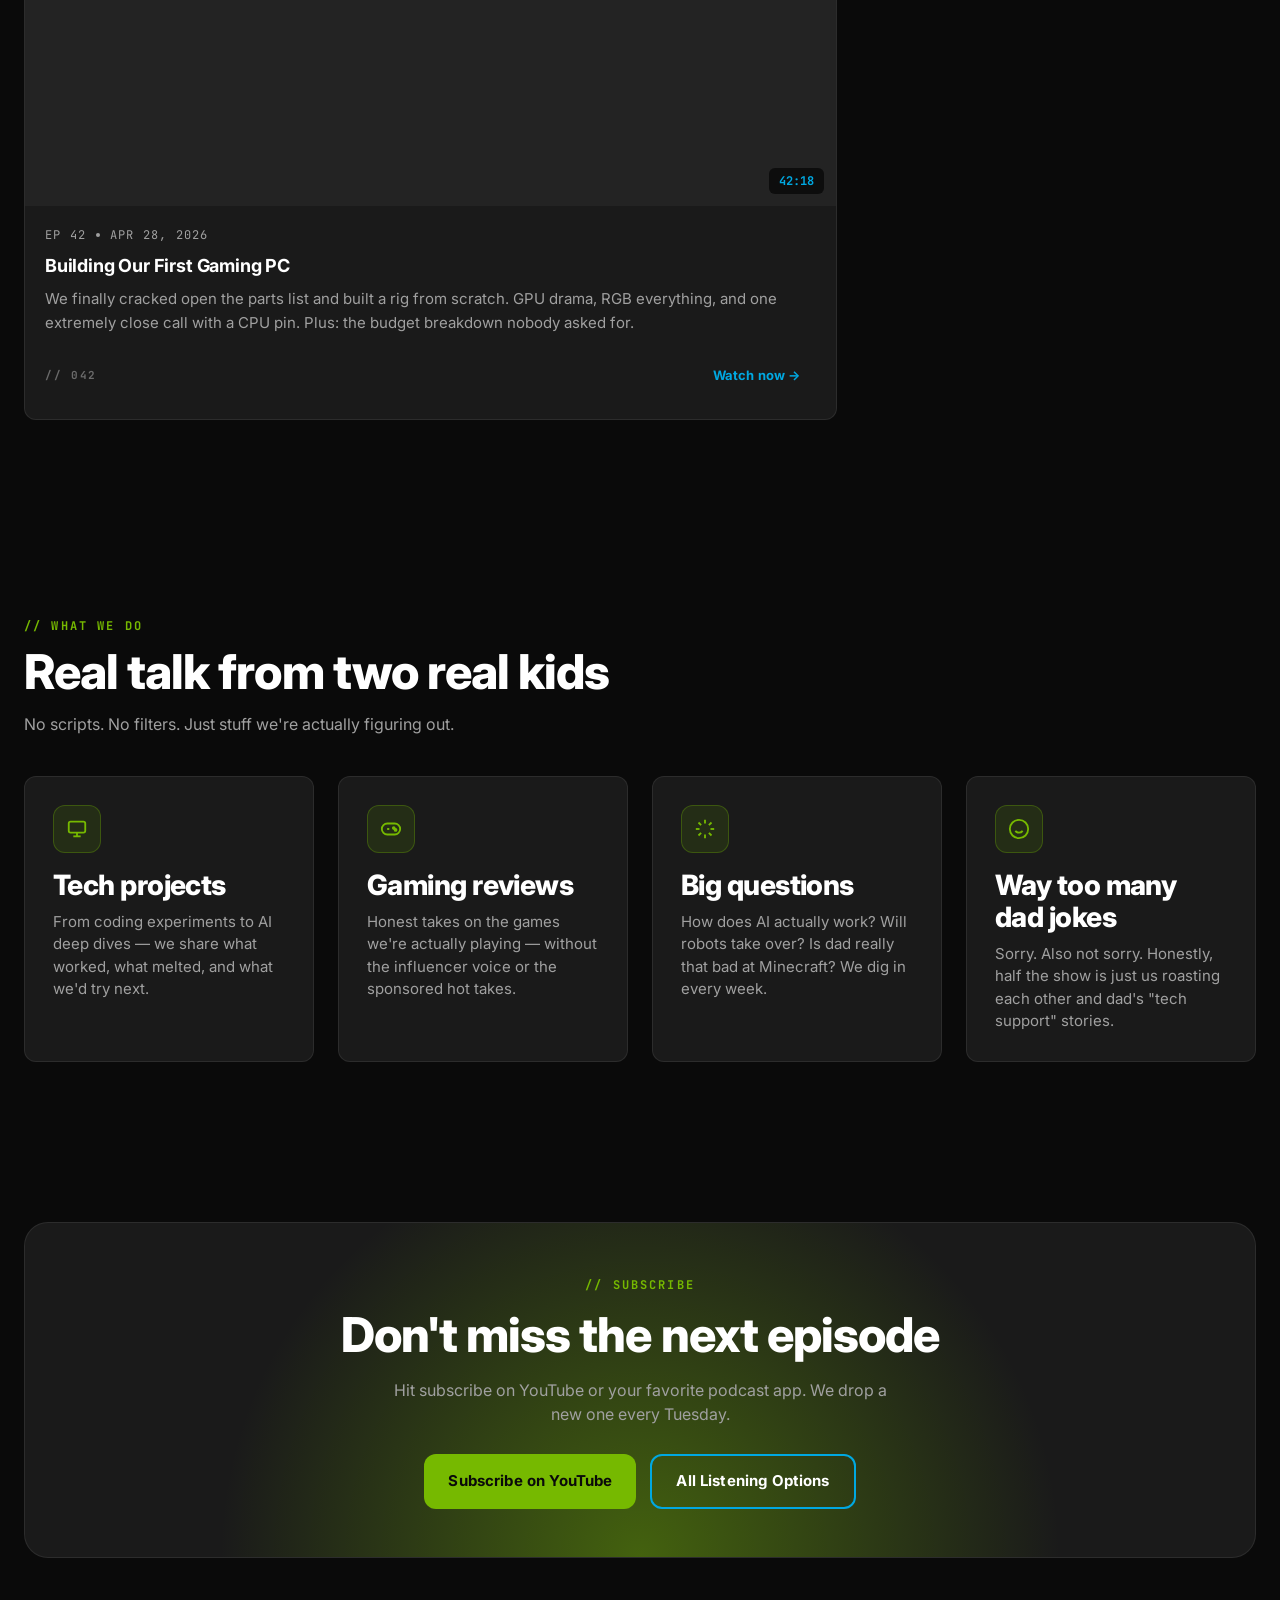
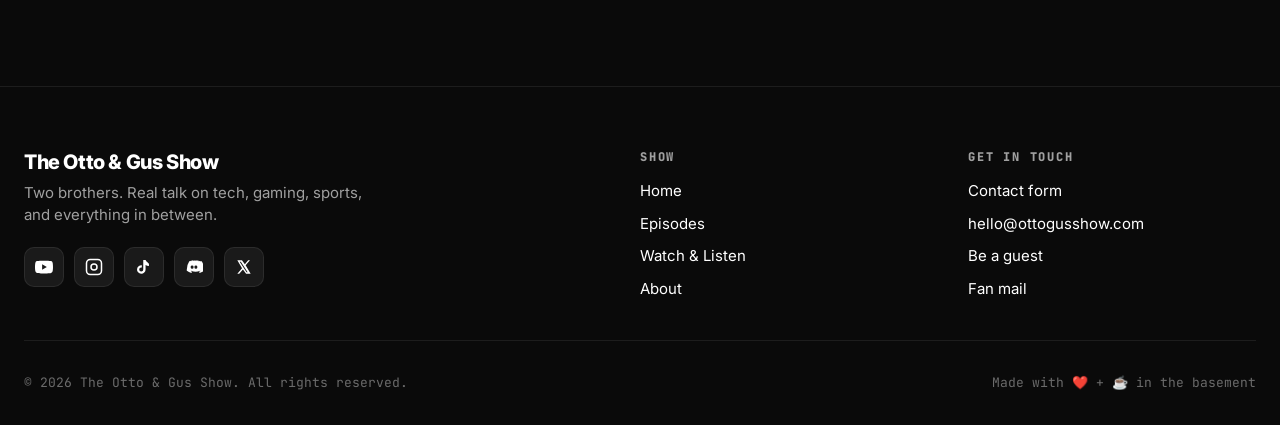
==== commit c89c8c57: "Update ages and descriptions in index.html Updated the ages of Otto and Gus in the description and s" ====
--- a/index.html
+++ b/index.html
@@ -4,23 +4,17 @@
   <meta charset="utf-8" />
   <meta name="viewport" content="width=device-width, initial-scale=1" />
   <title>The Otto & Gus Show — Tech, Gaming, and Everything In Between</title>
-  <meta name="description" content="Two brothers — Otto (13) and Gus (10) — talking tech, gaming, robotics, and life. New episodes every week." />
+  <meta name="description" content="Two brothers — Otto (14) and Gus (11) — talking tech, gaming, sports, and life. New episodes every week." />
 
   <!-- Open Graph / social sharing -->
   <meta property="og:title" content="The Otto & Gus Show" />
-  <meta property="og:description" content="Tech, Gaming, and Everything In Between." />
+  <meta property="og:description" content="Two brothers. Real talk on tech, gaming, sports, and everything in between." />
   <meta property="og:type" content="website" />
 
   <link rel="stylesheet" href="css/main.css" />
 </head>
 <body>
 
-  <!-- ============================================================
-       NAVIGATION (shared across every page).
-       To mark which page is "active", add nav__link--active
-       to that link in each page. Edit "Otto & Gus" below to
-       rename the show.
-       ============================================================ -->
   <header class="nav">
     <div class="nav__inner">
       <a class="nav__brand" href="index.html" aria-label="Home">
@@ -42,7 +36,6 @@
         </svg>
       </button>
     </div>
-    <!-- Mobile drawer -->
     <div class="nav__mobile" data-nav-mobile>
       <a class="nav__link--active" href="index.html">Home</a>
       <a href="episodes.html">Episodes</a>
@@ -52,20 +45,15 @@
     </div>
   </header>
 
-  <!-- ============================================================
-       HERO SECTION
-       Edit headline, subhead, and CTAs below.
-       The grid + glow background is generated automatically.
-       ============================================================ -->
   <section class="hero">
     <div class="hero__inner">
       <span class="badge badge--new">New Episode This Week</span>
       <h1 class="hero__title">
         The Otto &amp; Gus Show.<br />
-        <span class="hero__title-accent">Tech, gaming, and everything in between.</span>
+        <span class="hero__title-accent">Two brothers. Real talk on tech, gaming, sports, and everything in between.</span>
       </h1>
       <p class="hero__sub">
-        Two brothers — Otto (13) and Gus (10) — sharing honest conversations about
+        Two brothers — Otto (14) and Gus (11) — sharing honest conversations about
         building things, breaking things, and figuring it all out as they go.
         New episodes every week.
       </p>
@@ -94,9 +82,6 @@
     </div>
   </section>
 
-  <!-- ============================================================
-       LATEST EPISODE — single featured card
-       ============================================================ -->
   <section>
     <div class="container">
       <div class="section-head">
@@ -109,11 +94,6 @@
       </div>
 
       <div class="episode-grid">
-        <!-- ===== EPISODE CARD TEMPLATE START =====
-             Copy this entire <article> block to add a new episode.
-             Change: image src, title, description, episode number,
-             publish date, duration, and the badges.
-             ===================================== -->
         <article class="episode-card episode-card--featured">
           <a class="episode-card__media" href="watch.html">
             <img src="https://via.placeholder.com/800x450/0A0A0A/76B900?text=Episode+42" alt="Building Our First Gaming PC episode thumbnail" loading="lazy" />
@@ -146,14 +126,10 @@
             </div>
           </div>
         </article>
-        <!-- ===== EPISODE CARD TEMPLATE END ===== -->
-      </div>
-    </div>
-  </section>
-
-  <!-- ============================================================
-       WHO THIS IS FOR — feature grid
-       ============================================================ -->
+      </div>
+    </div>
+  </section>
+
   <section>
     <div class="container">
       <div class="section-head">
@@ -170,7 +146,7 @@
             <svg width="22" height="22" viewBox="0 0 24 24" fill="none" stroke="currentColor" stroke-width="2"><rect x="3" y="4" width="18" height="12" rx="2"/><line x1="8" y1="20" x2="16" y2="20"/><line x1="12" y1="16" x2="12" y2="20"/></svg>
           </div>
           <h3>Tech projects</h3>
-          <p>From Raspberry Pi builds to robotics club deep-dives — we share what worked, what melted, and what we'd try next.</p>
+          <p>From coding experiments to AI deep dives — we share what worked, what melted, and what we'd try next.</p>
         </div>
         <div class="feature">
           <div class="feature__icon">
@@ -197,9 +173,6 @@
     </div>
   </section>
 
-  <!-- ============================================================
-       CTA STRIP
-       ============================================================ -->
   <section style="padding: 4rem 0;">
     <div class="container">
       <div style="background: var(--color-surface); border: 1px solid var(--color-border); border-radius: 24px; padding: 3rem 2rem; text-align: center; position: relative; overflow: hidden;">
@@ -219,16 +192,12 @@
     </div>
   </section>
 
-  <!-- ============================================================
-       FOOTER (shared) — see CUSTOMIZATION-GUIDE.md to update
-       social handles or copyright line.
-       ============================================================ -->
   <footer class="footer">
     <div class="container">
       <div class="footer__grid">
         <div class="footer__brand">
           <h3>The Otto &amp; Gus Show</h3>
-          <p>Tech, gaming, and everything in between. Hosted by two brothers who refuse to take themselves seriously.</p>
+          <p>Two brothers. Real talk on tech, gaming, sports, and everything in between.</p>
           <div class="socials" style="margin-top: 1.25rem;">
             <a class="social" href="#" aria-label="YouTube" title="@ottogusshow on YouTube">
               <svg width="18" height="18" viewBox="0 0 24 24" fill="currentColor"><path d="M23.5 6.2a3 3 0 0 0-2.1-2.1C19.5 3.5 12 3.5 12 3.5s-7.5 0-9.4.6A3 3 0 0 0 .5 6.2C0 8.1 0 12 0 12s0 3.9.5 5.8a3 3 0 0 0 2.1 2.1c1.9.6 9.4.6 9.4.6s7.5 0 9.4-.6a3 3 0 0 0 2.1-2.1C24 15.9 24 12 24 12s0-3.9-.5-5.8zM9.5 15.6V8.4l6.3 3.6-6.3 3.6z"/></svg>
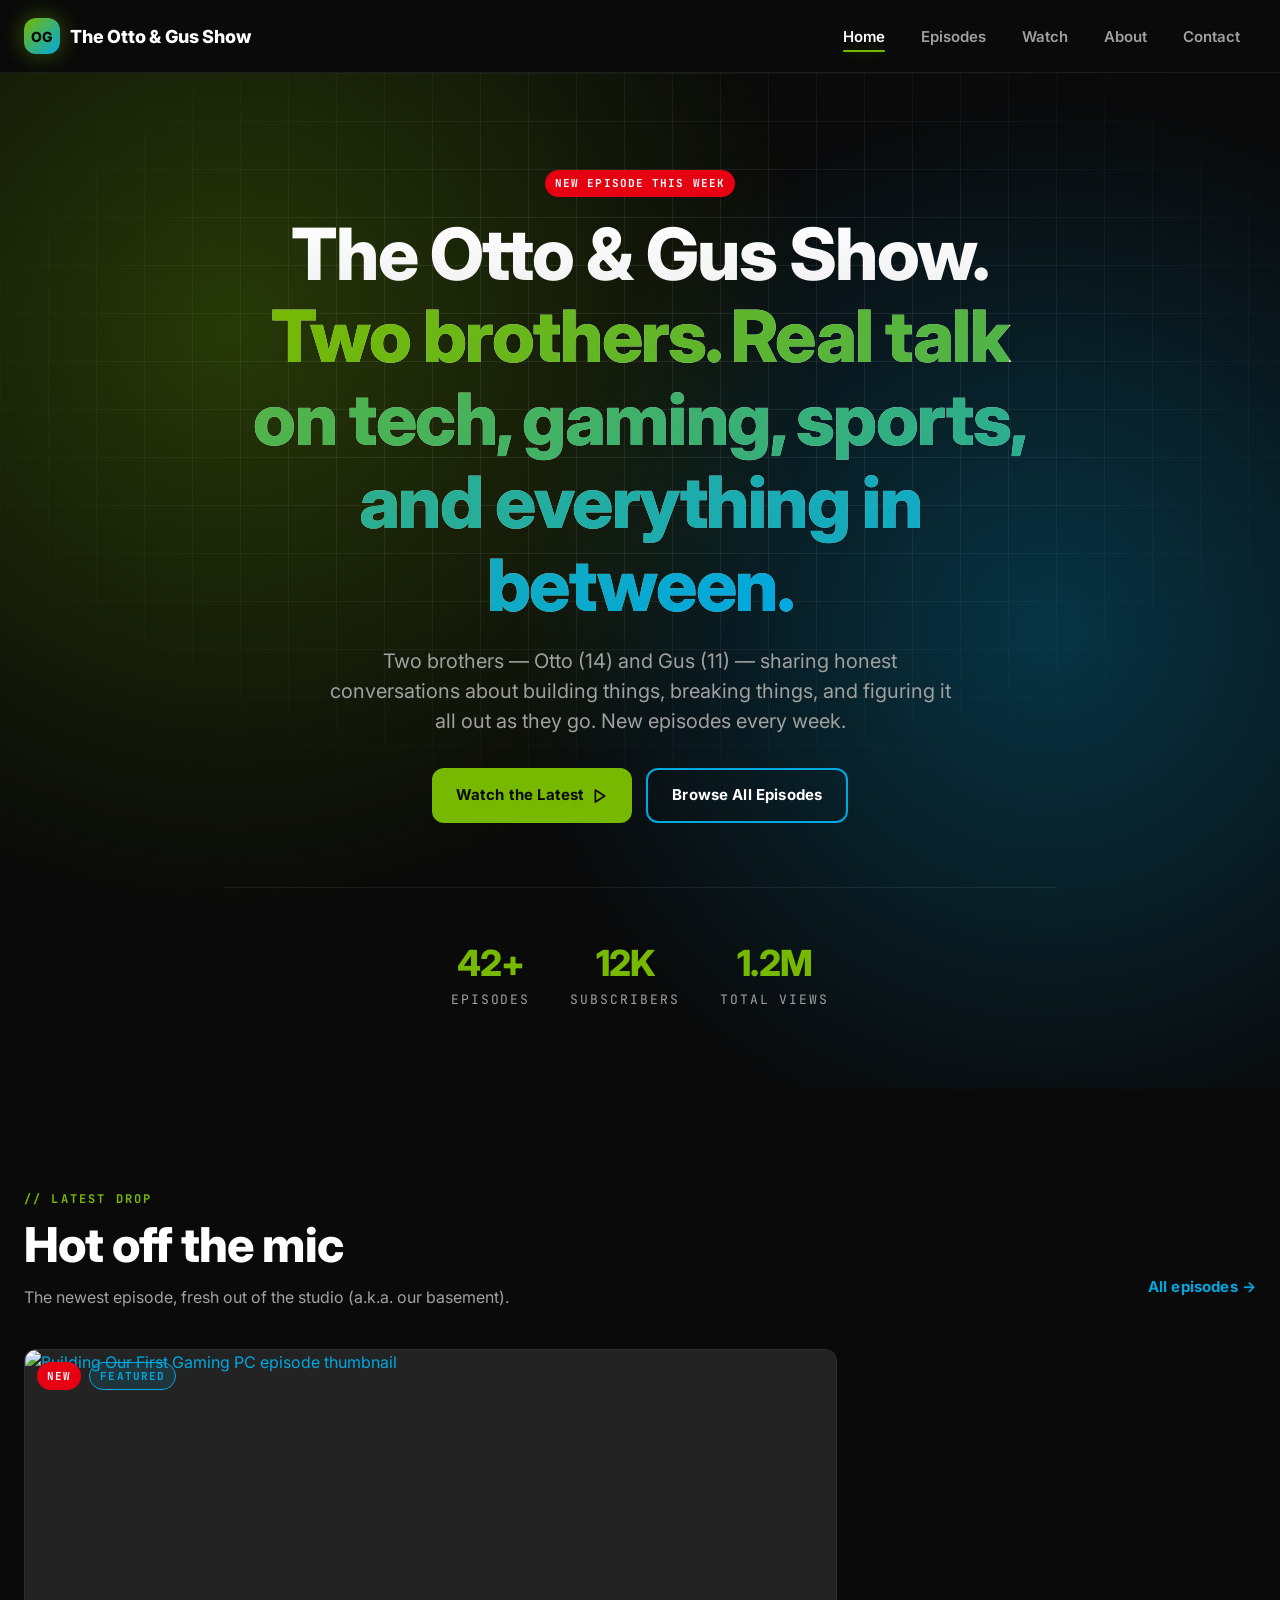
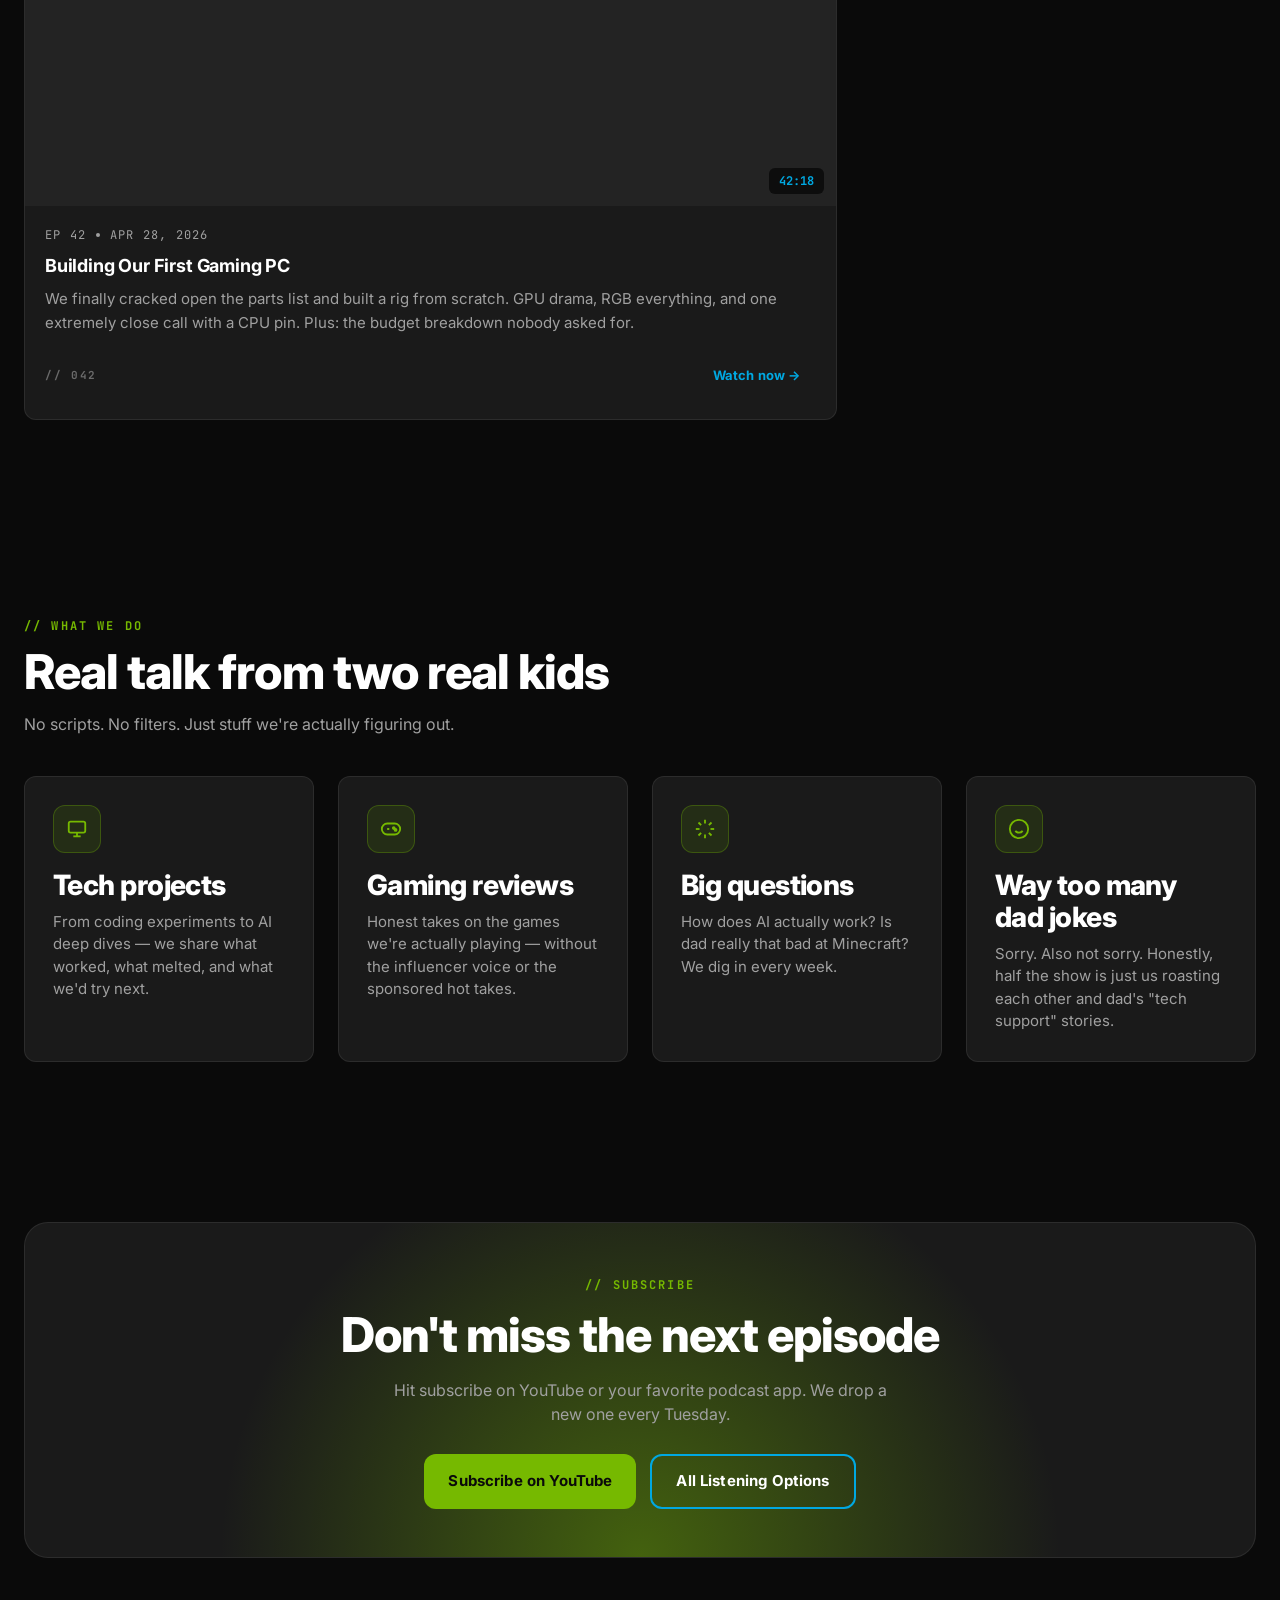
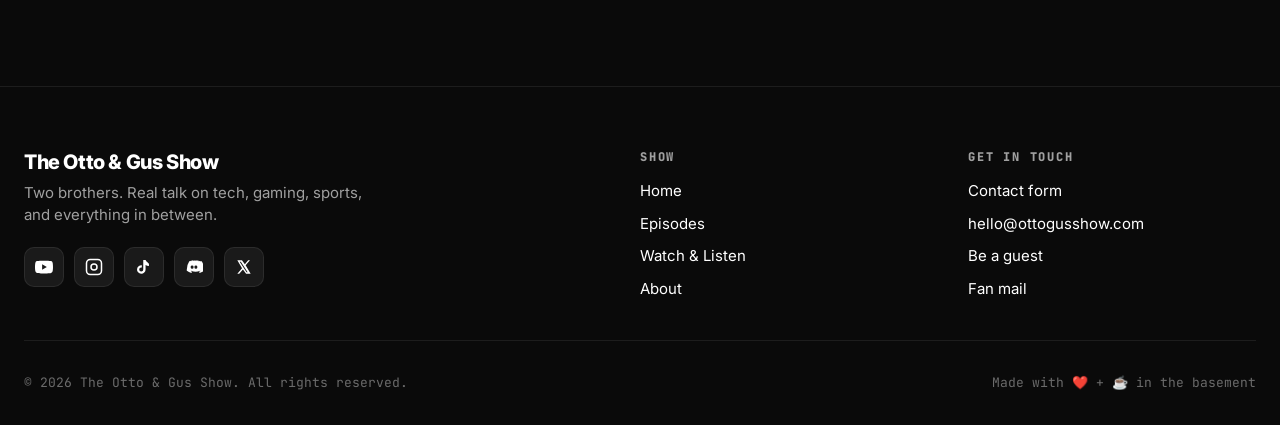
==== commit 3eddb5e2: "add brother photos and updated homepage." ====
--- a/index.html
+++ b/index.html
@@ -160,7 +160,7 @@
             <svg width="22" height="22" viewBox="0 0 24 24" fill="none" stroke="currentColor" stroke-width="2"><path d="M12 2v4"/><path d="M12 18v4"/><path d="m4.93 4.93 2.83 2.83"/><path d="m16.24 16.24 2.83 2.83"/><path d="M2 12h4"/><path d="M18 12h4"/><path d="m4.93 19.07 2.83-2.83"/><path d="m16.24 7.76 2.83-2.83"/></svg>
           </div>
           <h3>Big questions</h3>
-          <p>How does AI actually work? Will robots take over? Is dad really that bad at Minecraft? We dig in every week.</p>
+          <p>How does AI actually work? Is dad really that bad at Minecraft? We dig in every week.</p>
         </div>
         <div class="feature">
           <div class="feature__icon">
